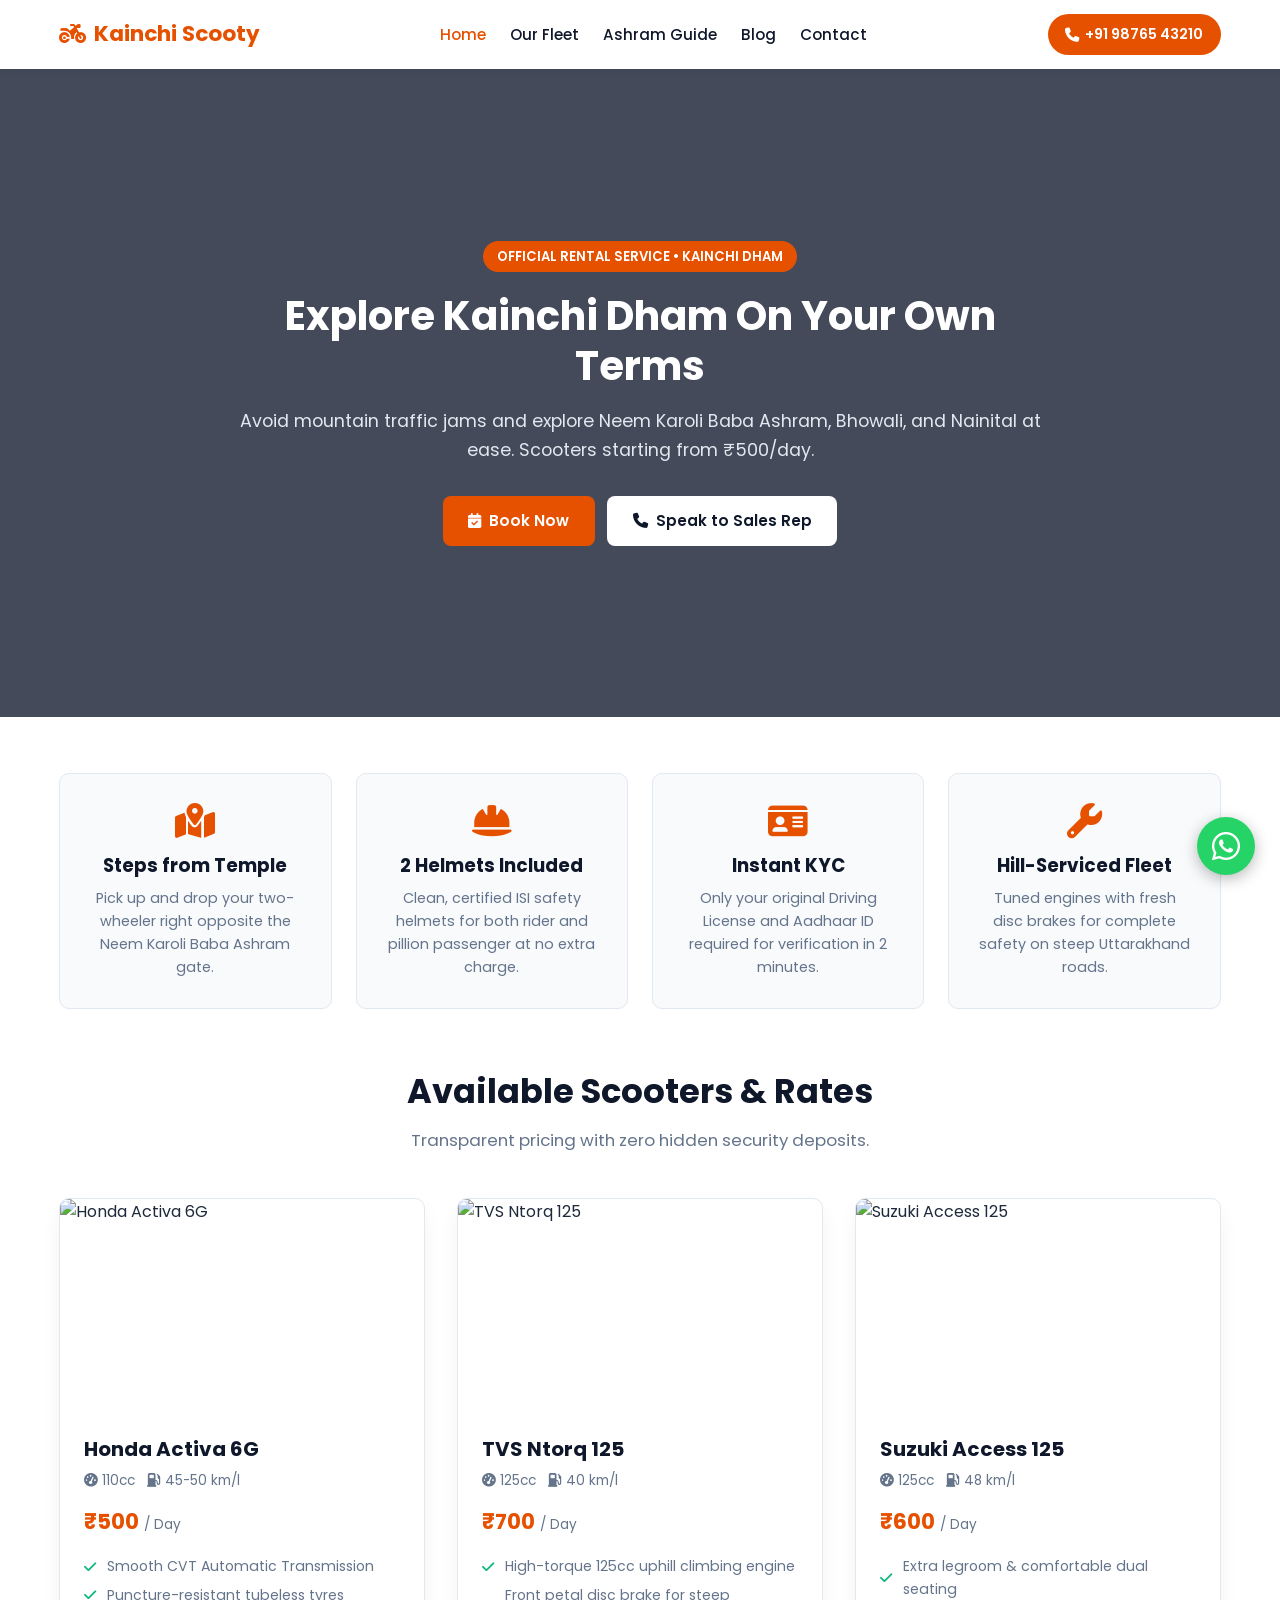
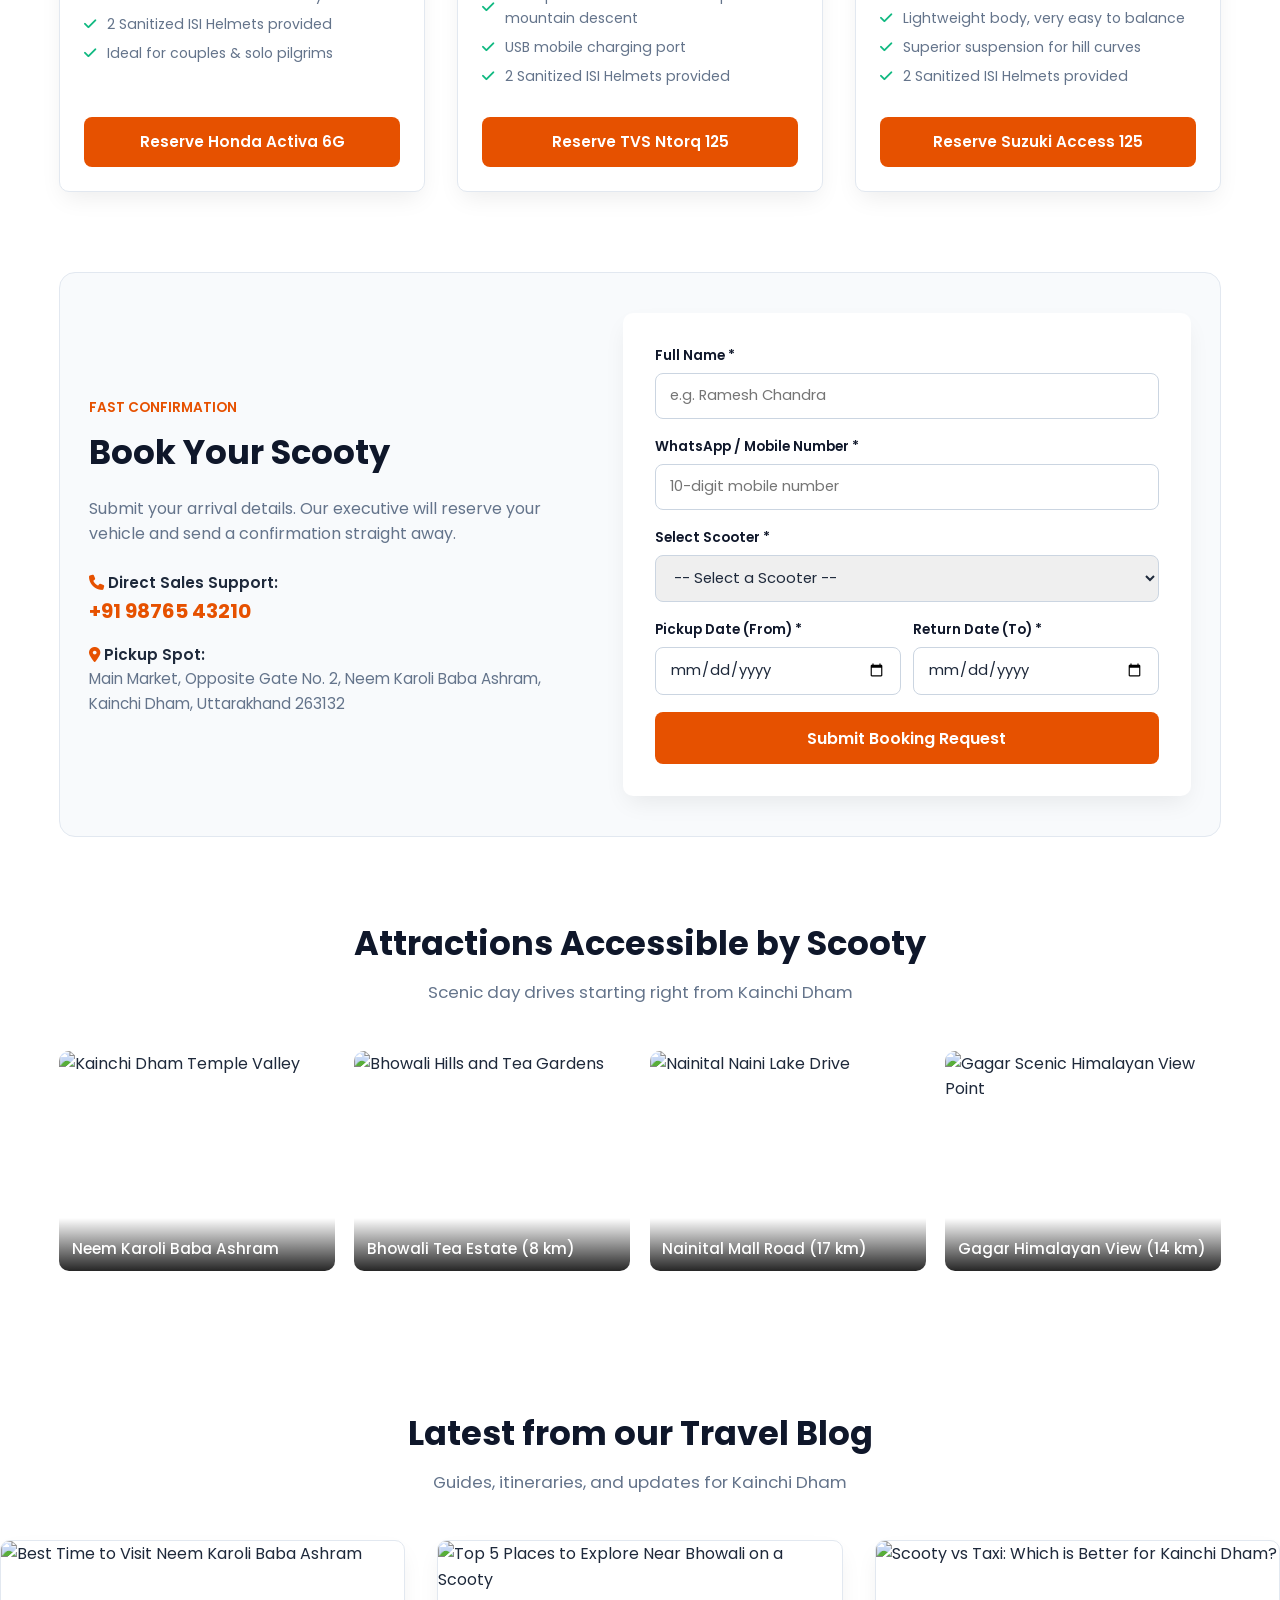
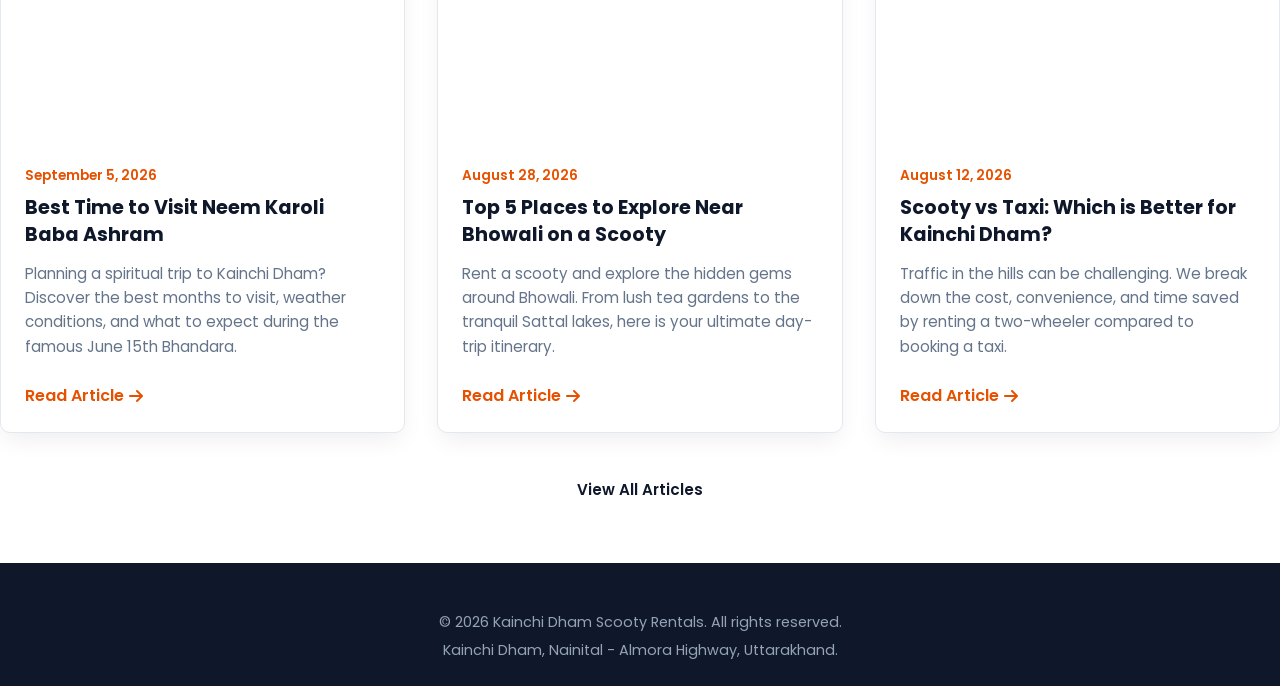
==== index.html @ 66f4be7e "fix" ====
<!DOCTYPE html>
<html lang="en">

<head>
  <meta charset="UTF-8" />
  <meta name="viewport" content="width=device-width, initial-scale=1.0" />

  <title>Scooty Rental in Kainchi Dham | Best Bike & Scooter Hire</title>
  <meta name="title" content="Scooty Rental in Kainchi Dham | Best Bike & Scooter Hire" />
  <meta name="description"
    content="Rent Activa, Access & Ntorq in Kainchi Dham near Neem Karoli Baba Ashram. Starting at ₹500/day. Minimal paperwork, free helmets, and fast delivery." />
  <meta name="keywords"
    content="scooty rental kainchi dham, bike hire neem karoli baba ashram, scooty on rent kainchi dham, bhowali scooty booking" />
  <meta name="robots" content="index, follow" />
  <link rel="canonical" href="https://yourwebsite.com/index.html" />

  <script type="application/ld+json">
  {
    "@context": "https://schema.org",
    "@type": "AutoRental",
    "name": "Kainchi Dham Scooty Rentals",
    "telephone": "+919876543210",
    "address": {
      "@type": "PostalAddress",
      "streetAddress": "Main Market, Opposite Neem Karoli Baba Ashram",
      "addressLocality": "Kainchi Dham",
      "addressRegion": "Uttarakhand",
      "postalCode": "263132",
      "addressCountry": "IN"
    },
    "priceRange": "₹500 - ₹700",
    "openingHours": "Mo-Su 07:00-21:00"
  }
  </script>

  <link rel="stylesheet" href="style.css" />
  <link rel="stylesheet" href="https://cdnjs.cloudflare.com/ajax/libs/font-awesome/6.5.1/css/all.min.css" />
  <link href="https://fonts.googleapis.com/css2?family=Poppins:wght@400;500;600;700&display=swap" rel="stylesheet" />

  <script src="https://www.gstatic.com/firebasejs/10.8.0/firebase-app-compat.js"></script>
  <script src="https://www.gstatic.com/firebasejs/10.8.0/firebase-firestore-compat.js"></script>
</head>

<body>

  <header>
    <nav class="navbar">
      <a href="index.html" class="brand-logo">
        <i class="fa-solid fa-motorcycle"></i> Kainchi Scooty
      </a>
      <ul class="nav-menu">
        <li><a href="index.html" class="active">Home</a></li>
        <li><a href="fleet.html">Our Fleet</a></li>
        <li><a href="about-kainchi-dham.html">Ashram Guide</a></li>
        <li><a href="blog.html">Blog</a></li>
        <li><a href="contact.html">Contact</a></li>
      </ul>
      <a href="tel:+919876543210" class="call-header-btn dynamic-phone-link">
        <i class="fa-solid fa-phone"></i> <span><span class="dynamic-phone-text">+91 98765 43210</span></span>
      </a>
    </nav>
  </header>

  <section class="hero">
    <div class="hero-content">
      <span class="hero-tag">Official Rental Service • Kainchi Dham</span>
      <h1>Explore Kainchi Dham On Your Own Terms</h1>
      <p>Avoid mountain traffic jams and explore Neem Karoli Baba Ashram, Bhowali, and Nainital at ease. Scooters
        starting from ₹500/day.</p>
      <div class="hero-cta">
        <a href="#bookingSection" class="btn btn-primary"><i class="fa-solid fa-calendar-check"></i> Book Now</a>
        <a href="tel:+919876543210" class="btn btn-secondary dynamic-phone-link"><i class="fa-solid fa-phone"></i> Speak
          to Sales Rep</a>
      </div>
    </div>
  </section>

  <main class="container">
    <section class="benefits-grid">
      <div class="benefit-box">
        <i class="fa-solid fa-map-location-dot"></i>
        <h3>Steps from Temple</h3>
        <p>Pick up and drop your two-wheeler right opposite the Neem Karoli Baba Ashram gate.</p>
      </div>
      <div class="benefit-box">
        <i class="fa-solid fa-helmet-safety"></i>
        <h3>2 Helmets Included</h3>
        <p>Clean, certified ISI safety helmets for both rider and pillion passenger at no extra charge.</p>
      </div>
      <div class="benefit-box">
        <i class="fa-solid fa-id-card"></i>
        <h3>Instant KYC</h3>
        <p>Only your original Driving License and Aadhaar ID required for verification in 2 minutes.</p>
      </div>
      <div class="benefit-box">
        <i class="fa-solid fa-wrench"></i>
        <h3>Hill-Serviced Fleet</h3>
        <p>Tuned engines with fresh disc brakes for complete safety on steep Uttarakhand roads.</p>
      </div>
    </section>

    <section class="section-title">
      <h2>Available Scooters & Rates</h2>
      <p>Transparent pricing with zero hidden security deposits.</p>
    </section>
    <div class="vehicle-grid" id="scooterGridContainer">
    </div>

    <section id="bookingSection" style="margin-top: 5rem;">
      <div class="booking-section">
        <div>
          <span style="color: var(--primary); font-weight: 600; text-transform: uppercase; font-size: 0.85rem;">Fast
            Confirmation</span>
          <h2 style="font-size: 2.1rem; color: var(--secondary); margin: 0.4rem 0 1rem 0;">Book Your Scooty</h2>
          <p style="color: var(--text-muted); margin-bottom: 1.5rem;">
            Submit your arrival details. Our executive will reserve your vehicle and send a confirmation straight away.
          </p>

          <div style="margin-bottom: 1rem;">
            <p style="font-weight: 600; font-size: 0.95rem;"><i class="fa-solid fa-phone"
                style="color: var(--primary);"></i> Direct Sales Support:</p>
            <p><a href="tel:+919876543210" class="dynamic-phone-link"
                style="color: var(--primary); font-size: 1.25rem; font-weight: 700; text-decoration: none;"><span
                  class="dynamic-phone-text">+91 98765 43210</span></a></p>
          </div>

          <div>
            <p style="font-weight: 600; font-size: 0.95rem;"><i class="fa-solid fa-location-dot"
                style="color: var(--primary);"></i> Pickup Spot:</p>
            <p class="dynamic-address" style="color: var(--text-muted); font-size: 0.95rem;">Main Market, Kainchi Dham
            </p>
          </div>
        </div>

        <form class="booking-form" id="scootyBookingForm">
          <div class="form-group">
            <label for="custName">Full Name *</label>
            <input type="text" id="custName" placeholder="e.g. Ramesh Chandra" required />
          </div>

          <div class="form-group">
            <label for="custPhone">WhatsApp / Mobile Number *</label>
            <input type="tel" id="custPhone" placeholder="10-digit mobile number" required />
          </div>

          <div class="form-group">
            <label for="scooterSelect">Select Scooter *</label>
            <select id="scooterSelect" required>
              <option value="">Loading models...</option>
            </select>
          </div>

          <div class="form-row">
            <div class="form-group">
              <label for="pickupDate">Pickup Date (From) *</label>
              <input type="date" id="pickupDate" required />
            </div>
            <div class="form-group">
              <label for="returnDate">Return Date (To) *</label>
              <input type="date" id="returnDate" required />
            </div>
          </div>

          <button type="submit" class="submit-btn" id="formSubmitBtn">Submit Booking Request</button>
        </form>
      </div>
    </section>

    <section style="margin-top: 5rem;">
      <div class="section-title">
        <h2>Attractions Accessible by Scooty</h2>
        <p>Scenic day drives starting right from Kainchi Dham</p>
      </div>
      <div class="gallery-grid">
        <div class="gallery-item">
          <img src="https://images.unsplash.com/photo-1626621341517-bbf3d9990a23?auto=format&fit=crop&w=600&q=80"
            alt="Kainchi Dham Temple Valley" loading="lazy" />
          <div class="gallery-label">Neem Karoli Baba Ashram</div>
        </div>
        <div class="gallery-item">
          <img src="https://images.unsplash.com/photo-1609137144813-7d9921338f24?auto=format&fit=crop&w=600&q=80"
            alt="Bhowali Hills and Tea Gardens" loading="lazy" />
          <div class="gallery-label">Bhowali Tea Estate (8 km)</div>
        </div>
        <div class="gallery-item">
          <img src="https://images.unsplash.com/photo-1544735716-392fe2489ffa?auto=format&fit=crop&w=600&q=80"
            alt="Nainital Naini Lake Drive" loading="lazy" />
          <div class="gallery-label">Nainital Mall Road (17 km)</div>
        </div>
        <div class="gallery-item">
          <img src="https://images.unsplash.com/photo-1506744038136-46273834b3fb?auto=format&fit=crop&w=600&q=80"
            alt="Gagar Scenic Himalayan View Point" loading="lazy" />
          <div class="gallery-label">Gagar Himalayan View (14 km)</div>
        </div>
      </div>
    </section>
  </main>

  <a href="#" id="floatingWhatsApp" class="whatsapp-float" target="_blank" rel="noopener noreferrer"
    aria-label="Chat on WhatsApp">
    <i class="fa-brands fa-whatsapp"></i>
  </a>

  <section style="margin-top: 5rem; margin-bottom: 3rem;">
    <div class="section-title">
      <h2>Latest from our Travel Blog</h2>
      <p>Guides, itineraries, and updates for Kainchi Dham</p>
    </div>

    <div class="blog-grid" id="homeBlogContainer">
    </div>

    <div style="text-align: center; margin-top: 2rem;">
      <a href="blog.html" class="btn btn-secondary">View All Articles</a>
    </div>
  </section>

  <footer>
    <p>© 2026 Kainchi Dham Scooty Rentals. All rights reserved.</p>
    <p style="margin-top: 0.3rem;">Kainchi Dham, Nainital - Almora Highway, Uttarakhand.</p>
  </footer>

  <script src="app.js"></script>
</body>

</html>
---- style.css ----
:root {
    --primary: #e65100;
    --primary-dark: #b23c00;
    --secondary: #0f172a;
    --accent-green: #25d366;
    --light-bg: #f8fafc;
    --card-border: #e2e8f0;
    --text-dark: #1e293b;
    --text-muted: #64748b;
    --radius: 10px;
    --shadow: 0 10px 25px -5px rgba(0, 0, 0, 0.08);
}

* {
    margin: 0;
    padding: 0;
    box-sizing: border-box;
    font-family: 'Poppins', system-ui, -apple-system, sans-serif;
    scroll-behavior: smooth;
}

body {
    color: var(--text-dark);
    background-color: #ffffff;
    line-height: 1.6;
}

/* Header & Nav */
header {
    position: sticky;
    top: 0;
    z-index: 1000;
    background: #ffffff;
    box-shadow: 0 2px 10px rgba(0, 0, 0, 0.07);
}

.navbar {
    max-width: 1200px;
    margin: 0 auto;
    padding: 0.9rem 1.2rem;
    display: flex;
    justify-content: space-between;
    align-items: center;
    gap: 1rem;
}

.brand-logo {
    font-size: 1.35rem;
    font-weight: 700;
    color: var(--primary);
    text-decoration: none;
    display: flex;
    align-items: center;
    gap: 8px;
}

.nav-menu {
    list-style: none;
    display: flex;
    align-items: center;
    gap: 1.5rem;
}

.nav-menu a {
    text-decoration: none;
    color: var(--secondary);
    font-weight: 500;
    font-size: 0.95rem;
    transition: color 0.2s ease;
}

.nav-menu a:hover,
.nav-menu a.active {
    color: var(--primary);
}

.call-header-btn {
    background: var(--primary);
    color: #ffffff;
    padding: 0.55rem 1.1rem;
    border-radius: 50px;
    text-decoration: none;
    font-weight: 600;
    font-size: 0.9rem;
    display: inline-flex;
    align-items: center;
    gap: 6px;
    transition: background 0.3s ease;
    white-space: nowrap;
}

.call-header-btn:hover {
    background: var(--primary-dark);
}

/* Shared Container & Titles */
.container {
    max-width: 1200px;
    margin: 0 auto;
    padding: 3.5rem 1.2rem;
}

.section-title {
    text-align: center;
    margin-bottom: 2.8rem;
}

.section-title h1,
.section-title h2 {
    font-size: 2.1rem;
    color: var(--secondary);
    margin-bottom: 0.5rem;
    font-weight: 700;
}

.section-title p {
    color: var(--text-muted);
    font-size: 1.05rem;
}

/* Hero Section */
.hero {
    position: relative;
    min-height: 72vh;
    background: linear-gradient(rgba(15, 23, 42, 0.78), rgba(15, 23, 42, 0.78)),
        url('https://images.unsplash.com/photo-1626621341517-bbf3d9990a23?auto=format&fit=crop&w=1600&q=85') center/cover no-repeat;
    display: flex;
    align-items: center;
    justify-content: center;
    color: #ffffff;
    text-align: center;
    padding: 4rem 1.2rem;
}

.hero-content {
    max-width: 820px;
}

.hero-tag {
    background: var(--primary);
    color: #fff;
    display: inline-block;
    padding: 5px 14px;
    font-size: 0.82rem;
    border-radius: 20px;
    font-weight: 600;
    margin-bottom: 1.2rem;
    text-transform: uppercase;
}

.hero h1 {
    font-size: 2.5rem;
    font-weight: 700;
    line-height: 1.25;
    margin-bottom: 1rem;
}

.hero p {
    font-size: 1.1rem;
    color: #e2e8f0;
    margin-bottom: 2rem;
}

.hero-cta {
    display: flex;
    gap: 12px;
    justify-content: center;
    flex-wrap: wrap;
}

/* Buttons */
.btn {
    padding: 0.8rem 1.6rem;
    border-radius: 8px;
    font-weight: 600;
    text-decoration: none;
    display: inline-flex;
    align-items: center;
    gap: 8px;
    font-size: 0.95rem;
    transition: all 0.3s ease;
    cursor: pointer;
    border: none;
}

.btn-primary {
    background: var(--primary);
    color: #ffffff;
}

.btn-primary:hover {
    background: var(--primary-dark);
}

.btn-secondary {
    background: #ffffff;
    color: var(--secondary);
}

.btn-secondary:hover {
    background: #f1f5f9;
}

/* Features Grid */
.benefits-grid {
    display: grid;
    grid-template-columns: repeat(auto-fit, minmax(230px, 1fr));
    gap: 1.5rem;
    margin-bottom: 3.5rem;
}

.benefit-box {
    background: var(--light-bg);
    border: 1px solid var(--card-border);
    padding: 1.8rem;
    border-radius: var(--radius);
    text-align: center;
}

.benefit-box i {
    font-size: 2.2rem;
    color: var(--primary);
    margin-bottom: 0.8rem;
}

.benefit-box h3 {
    font-size: 1.15rem;
    color: var(--secondary);
    margin-bottom: 0.4rem;
}

.benefit-box p {
    font-size: 0.9rem;
    color: var(--text-muted);
}

/* Vehicle Cards */
.vehicle-grid {
    display: grid;
    grid-template-columns: repeat(auto-fit, minmax(290px, 1fr));
    gap: 2rem;
}

.vehicle-card {
    background: #ffffff;
    border-radius: var(--radius);
    overflow: hidden;
    box-shadow: var(--shadow);
    border: 1px solid var(--card-border);
    display: flex;
    flex-direction: column;
}

.vehicle-card img {
    width: 100%;
    height: 210px;
    object-fit: cover;
}

.vehicle-info {
    padding: 1.5rem;
    flex-grow: 1;
    display: flex;
    flex-direction: column;
}

.vehicle-info h3 {
    font-size: 1.25rem;
    color: var(--secondary);
}

.vehicle-meta {
    display: flex;
    gap: 12px;
    font-size: 0.85rem;
    color: var(--text-muted);
    margin: 0.3rem 0 0.8rem 0;
}

.price-tag {
    font-size: 1.35rem;
    font-weight: 700;
    color: var(--primary);
    margin-bottom: 1rem;
}

.specs {
    list-style: none;
    font-size: 0.88rem;
    color: var(--text-muted);
    margin-bottom: 1.5rem;
    flex-grow: 1;
}

.specs li {
    margin-bottom: 0.4rem;
    display: flex;
    align-items: center;
    gap: 6px;
}

/* Booking Section */
.booking-section {
    background: var(--light-bg);
    border-radius: 16px;
    padding: 2.5rem 1.8rem;
    display: grid;
    grid-template-columns: 1fr 1.15fr;
    gap: 2.5rem;
    align-items: center;
    border: 1px solid var(--card-border);
}

.booking-form {
    background: #ffffff;
    padding: 2rem;
    border-radius: var(--radius);
    box-shadow: var(--shadow);
}

.form-row {
    display: grid;
    grid-template-columns: 1fr 1fr;
    gap: 12px;
}

.form-group {
    margin-bottom: 1.1rem;
}

.form-group label {
    display: block;
    margin-bottom: 0.35rem;
    font-size: 0.85rem;
    font-weight: 600;
    color: var(--secondary);
}

.form-group input,
.form-group select,
.form-group textarea {
    width: 100%;
    padding: 0.72rem 0.9rem;
    border: 1px solid #cbd5e1;
    border-radius: 8px;
    font-size: 0.92rem;
    color: var(--text-dark);
}

.form-group input:focus,
.form-group select:focus,
.form-group textarea:focus {
    outline: 2px solid var(--primary);
    border-color: transparent;
}

.submit-btn {
    width: 100%;
    background: var(--primary);
    color: white;
    border: none;
    padding: 0.85rem;
    border-radius: 8px;
    font-size: 1rem;
    font-weight: 600;
    cursor: pointer;
    transition: background 0.3s ease;
}

.submit-btn:hover {
    background: var(--primary-dark);
}

.submit-btn:disabled {
    background: #94a3b8;
    cursor: not-allowed;
}

/* Gallery Grid */
.gallery-grid {
    display: grid;
    grid-template-columns: repeat(auto-fit, minmax(260px, 1fr));
    gap: 1.2rem;
}

.gallery-item {
    position: relative;
    border-radius: 10px;
    overflow: hidden;
    height: 220px;
}

.gallery-item img {
    width: 100%;
    height: 100%;
    object-fit: cover;
    transition: transform 0.4s ease;
}

.gallery-item:hover img {
    transform: scale(1.06);
}

.gallery-label {
    position: absolute;
    bottom: 0;
    left: 0;
    right: 0;
    background: linear-gradient(transparent, rgba(0, 0, 0, 0.85));
    color: #fff;
    padding: 1.2rem 0.8rem 0.6rem;
    font-size: 0.95rem;
    font-weight: 500;
}

/* Long Article / SEO Guide Content */
.seo-article {
    max-width: 840px;
    margin: 0 auto;
    line-height: 1.8;
}

.seo-article h2 {
    font-size: 1.6rem;
    color: var(--secondary);
    margin: 2rem 0 0.8rem 0;
}

.seo-article p {
    margin-bottom: 1.2rem;
    color: #334155;
}

.seo-article ul {
    margin-bottom: 1.4rem;
    padding-left: 1.5rem;
}

.seo-article li {
    margin-bottom: 0.5rem;
}

/* Contact Page Specific */
.contact-layout {
    display: grid;
    grid-template-columns: 1fr 1fr;
    gap: 2.5rem;
}

.contact-info-card {
    background: var(--light-bg);
    border: 1px solid var(--card-border);
    padding: 2rem;
    border-radius: var(--radius);
}

.contact-info-item {
    display: flex;
    gap: 15px;
    margin-bottom: 1.5rem;
}

.contact-info-item i {
    font-size: 1.4rem;
    color: var(--primary);
    margin-top: 3px;
}

/* Footer */
footer {
    background: var(--secondary);
    color: #94a3b8;
    padding: 3rem 1.2rem 1.5rem;
    text-align: center;
    font-size: 0.9rem;
}

footer a {
    color: #ffffff;
    text-decoration: none;
}

/* Floating WhatsApp Button */
.whatsapp-float {
    position: fixed;
    width: 58px;
    height: 58px;
    bottom: 25px;
    right: 25px;
    background-color: var(--accent-green);
    color: #ffffff;
    border-radius: 50px;
    text-align: center;
    font-size: 32px;
    box-shadow: 0 4px 15px rgba(0, 0, 0, 0.28);
    z-index: 9999;
    display: flex;
    align-items: center;
    justify-content: center;
    text-decoration: none;
    transition: transform 0.3s ease;
}

.whatsapp-float:hover {
    transform: scale(1.1);
}

/* Mobile Responsive */
@media (max-width: 820px) {
    .hero h1 {
        font-size: 1.85rem;
    }

    .navbar {
        flex-wrap: wrap;
    }

    .nav-menu {
        order: 3;
        width: 100%;
        justify-content: space-around;
        gap: 0.5rem;
        padding-top: 0.8rem;
        border-top: 1px solid #f1f5f9;
    }

    .booking-section,
    .contact-layout {
        grid-template-columns: 1fr;
    }

    .form-row {
        grid-template-columns: 1fr;
    }

    .call-header-btn span {
        display: none;
    }
}

/* Blog Cards */
.blog-grid {
    display: grid;
    grid-template-columns: repeat(auto-fit, minmax(300px, 1fr));
    gap: 2rem;
}

.blog-card {
    background: #ffffff;
    border-radius: var(--radius);
    overflow: hidden;
    box-shadow: var(--shadow);
    border: 1px solid var(--card-border);
    display: flex;
    flex-direction: column;
    transition: transform 0.3s ease;
}

.blog-card:hover {
    transform: translateY(-5px);
}

.blog-card img {
    width: 100%;
    height: 200px;
    object-fit: cover;
}

.blog-content {
    padding: 1.5rem;
    display: flex;
    flex-direction: column;
    flex-grow: 1;
}

.blog-date {
    font-size: 0.85rem;
    color: var(--primary);
    font-weight: 600;
    margin-bottom: 0.5rem;
}

.blog-content h3 {
    font-size: 1.2rem;
    color: var(--secondary);
    margin-bottom: 0.8rem;
    line-height: 1.4;
}

.blog-content p {
    font-size: 0.95rem;
    color: var(--text-muted);
    margin-bottom: 1.5rem;
    flex-grow: 1;
}

.read-more {
    color: var(--primary);
    font-weight: 600;
    text-decoration: none;
    display: inline-flex;
    align-items: center;
    gap: 5px;
    transition: color 0.3s;
}

.read-more:hover {
    color: var(--primary-dark);
}

/* Floating WhatsApp Button with Blink/Pulse Animation */
.whatsapp-float {
    position: fixed;
    width: 58px;
    height: 58px;
    bottom: 25px;
    right: 25px;
    background-color: var(--accent-green);
    color: #ffffff;
    border-radius: 50px;
    text-align: center;
    font-size: 32px;
    box-shadow: 0 4px 15px rgba(0, 0, 0, 0.28);
    z-index: 9999;
    display: flex;
    align-items: center;
    justify-content: center;
    text-decoration: none;

    /* Apply the animation here */
    animation: pulse-whatsapp 2s infinite;
}

.whatsapp-float:hover {
    /* Stops the animation and enlarges slightly when the user hovers over it */
    animation: none;
    transform: scale(1.1);
}

/* The Keyframes that create the blinking/pulsing effect */
@keyframes pulse-whatsapp {
    0% {
        transform: scale(1);
        box-shadow: 0 0 0 0 rgba(37, 211, 102, 0.7);
    }

    50% {
        transform: scale(1.08);
        /* Scales up slightly */
        box-shadow: 0 0 0 15px rgba(37, 211, 102, 0);
        /* Creates a radiating glow */
    }

    100% {
        transform: scale(1);
        box-shadow: 0 0 0 0 rgba(37, 211, 102, 0);
    }
}
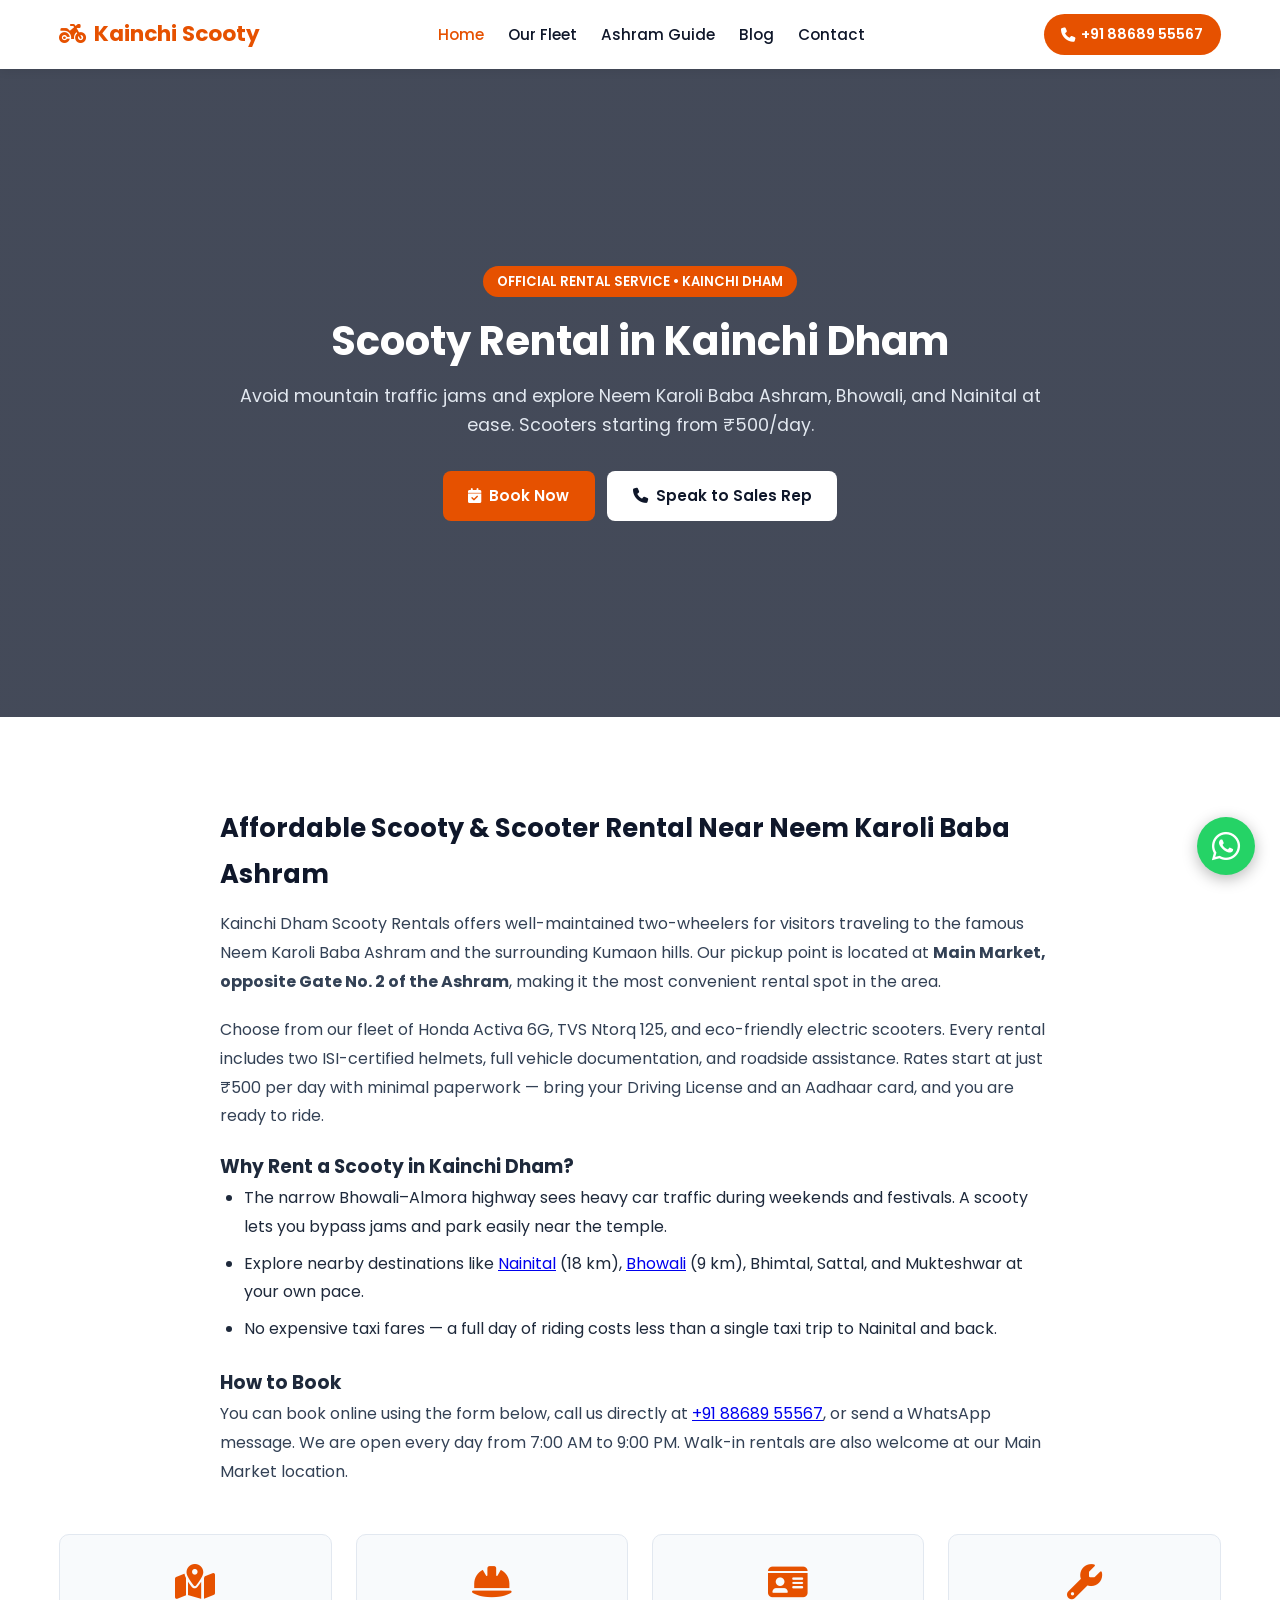
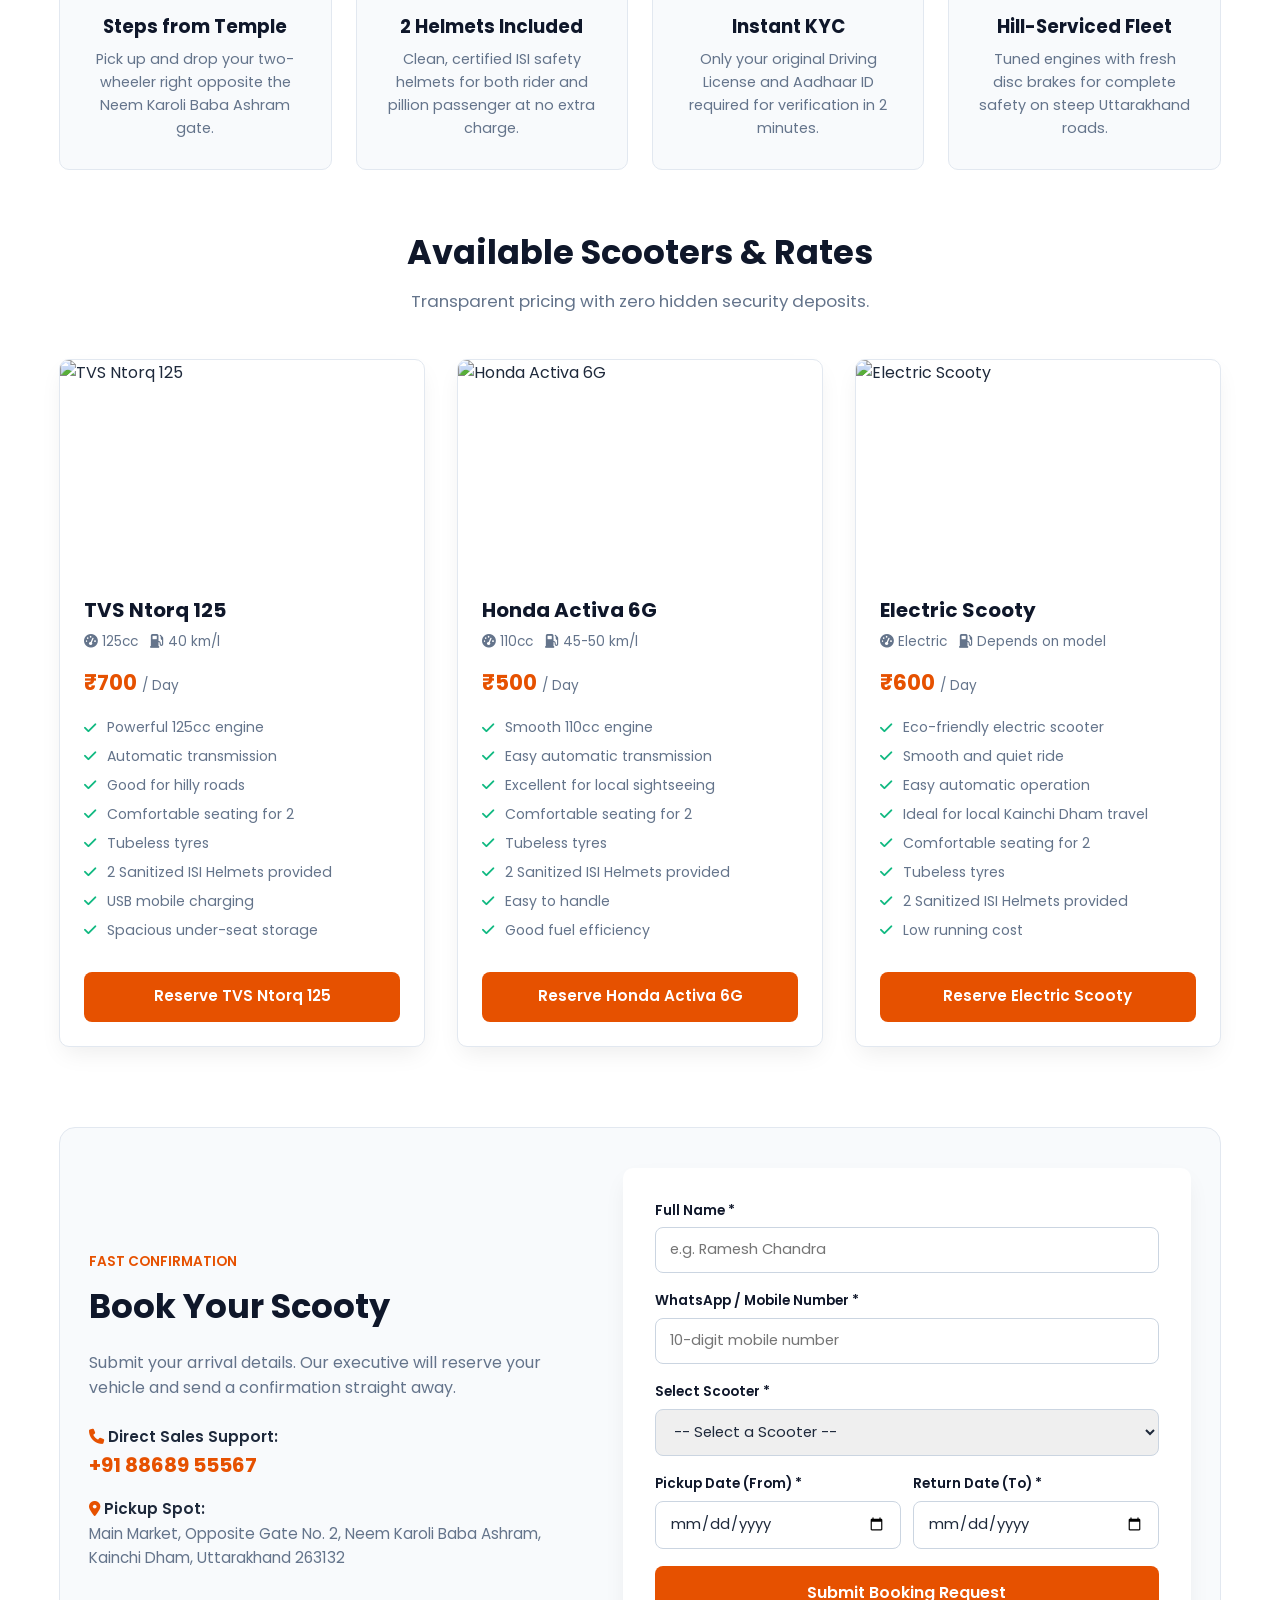
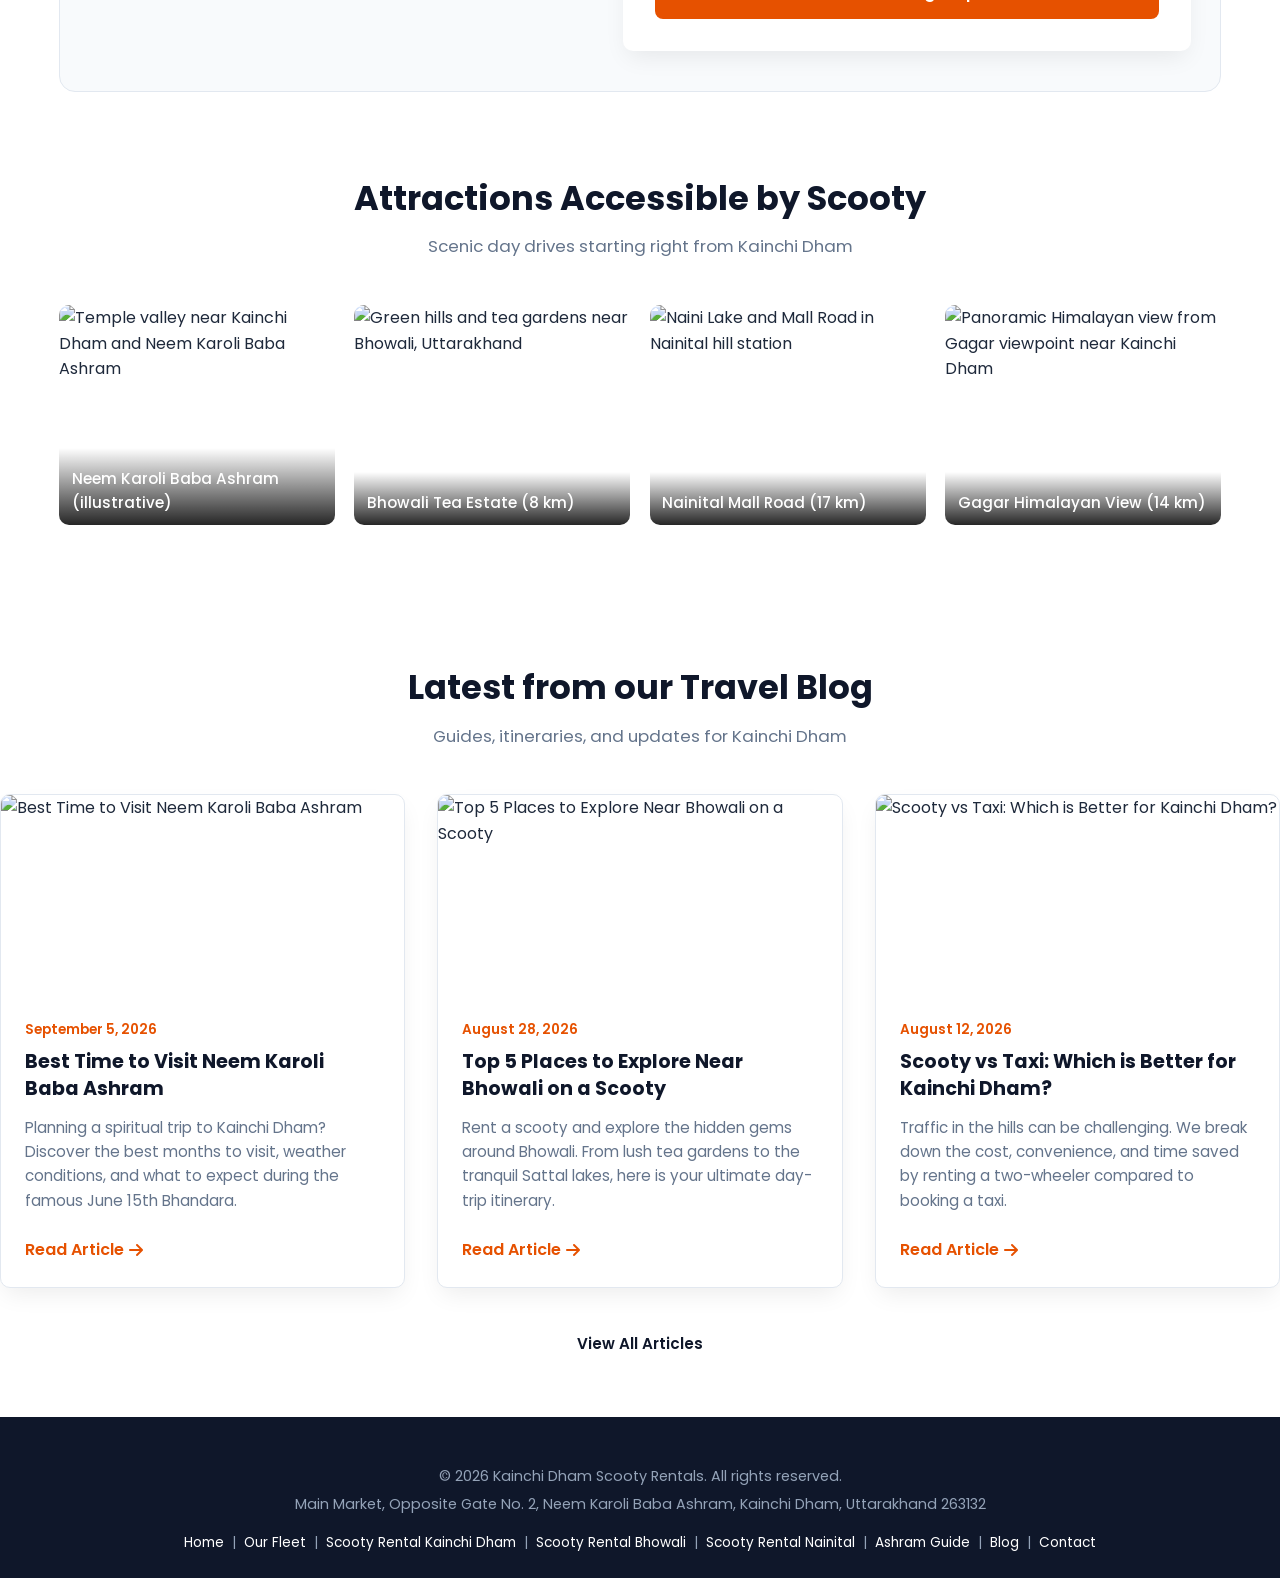
==== commit f504a892: "fix" ====
--- a/index.html
+++ b/index.html
@@ -5,31 +5,59 @@
   <meta charset="UTF-8" />
   <meta name="viewport" content="width=device-width, initial-scale=1.0" />
 
-  <title>Scooty Rental in Kainchi Dham | Best Bike & Scooter Hire</title>
-  <meta name="title" content="Scooty Rental in Kainchi Dham | Best Bike & Scooter Hire" />
+  <title>Scooty Rental in Kainchi Dham | Activa & Scooter on Rent</title>
   <meta name="description"
-    content="Rent Activa, Access & Ntorq in Kainchi Dham near Neem Karoli Baba Ashram. Starting at ₹500/day. Minimal paperwork, free helmets, and fast delivery." />
-  <meta name="keywords"
-    content="scooty rental kainchi dham, bike hire neem karoli baba ashram, scooty on rent kainchi dham, bhowali scooty booking" />
+    content="Rent a scooty in Kainchi Dham starting ₹500/day. Honda Activa, TVS Ntorq & electric scooters available opposite Neem Karoli Baba Ashram. Free helmets, minimal paperwork." />
   <meta name="robots" content="index, follow" />
-  <link rel="canonical" href="https://yourwebsite.com/index.html" />
+  <link rel="canonical" href="https://kainchi-dham-booking.web.app/" />
+
+  <!-- Open Graph -->
+  <meta property="og:title" content="Scooty Rental in Kainchi Dham | Activa & Scooter on Rent" />
+  <meta property="og:description"
+    content="Rent a scooty in Kainchi Dham starting ₹500/day. Honda Activa, TVS Ntorq & electric scooters available opposite Neem Karoli Baba Ashram." />
+  <meta property="og:url" content="https://kainchi-dham-booking.web.app/" />
+  <meta property="og:type" content="website" />
+  <meta property="og:image"
+    content="https://images.pexels.com/photos/37298953/pexels-photo-37298953.jpeg?cs=srgb&dl=pexels-hemant-singh-chauhan-639506990-37298953.jpg&fm=jpg" />
+  <meta property="og:site_name" content="Kainchi Dham Scooty Rentals" />
+  <meta property="og:locale" content="en_IN" />
+
+  <!-- Twitter Card -->
+  <meta name="twitter:card" content="summary_large_image" />
+  <meta name="twitter:title" content="Scooty Rental in Kainchi Dham | Activa & Scooter on Rent" />
+  <meta name="twitter:description"
+    content="Rent a scooty in Kainchi Dham starting ₹500/day. Honda Activa, TVS Ntorq & electric scooters available opposite Neem Karoli Baba Ashram." />
+  <meta name="twitter:image"
+    content="https://images.pexels.com/photos/37298953/pexels-photo-37298953.jpeg?cs=srgb&dl=pexels-hemant-singh-chauhan-639506990-37298953.jpg&fm=jpg" />
 
   <script type="application/ld+json">
   {
     "@context": "https://schema.org",
-    "@type": "AutoRental",
+    "@type": "LocalBusiness",
     "name": "Kainchi Dham Scooty Rentals",
-    "telephone": "+919876543210",
+    "url": "https://kainchi-dham-booking.web.app/",
+    "telephone": "+918868955567",
+    "image": "https://images.pexels.com/photos/37298953/pexels-photo-37298953.jpeg?cs=srgb&dl=pexels-hemant-singh-chauhan-639506990-37298953.jpg&fm=jpg",
     "address": {
       "@type": "PostalAddress",
-      "streetAddress": "Main Market, Opposite Neem Karoli Baba Ashram",
+      "streetAddress": "Main Market, Opposite Gate No. 2, Neem Karoli Baba Ashram",
       "addressLocality": "Kainchi Dham",
       "addressRegion": "Uttarakhand",
       "postalCode": "263132",
       "addressCountry": "IN"
     },
-    "priceRange": "₹500 - ₹700",
-    "openingHours": "Mo-Su 07:00-21:00"
+    "openingHoursSpecification": {
+      "@type": "OpeningHoursSpecification",
+      "dayOfWeek": ["Monday", "Tuesday", "Wednesday", "Thursday", "Friday", "Saturday", "Sunday"],
+      "opens": "07:00",
+      "closes": "21:00"
+    },
+    "areaServed": [
+      { "@type": "Place", "name": "Kainchi Dham" },
+      { "@type": "Place", "name": "Bhowali" },
+      { "@type": "Place", "name": "Nainital" }
+    ],
+    "description": "Scooty and scooter rental service in Kainchi Dham, Uttarakhand. Honda Activa, TVS Ntorq, and electric scooters available for daily rental opposite Neem Karoli Baba Ashram."
   }
   </script>
 
@@ -55,8 +83,8 @@
         <li><a href="blog.html">Blog</a></li>
         <li><a href="contact.html">Contact</a></li>
       </ul>
-      <a href="tel:+919876543210" class="call-header-btn dynamic-phone-link">
-        <i class="fa-solid fa-phone"></i> <span><span class="dynamic-phone-text">+91 98765 43210</span></span>
+      <a href="tel:+918868955567" class="call-header-btn dynamic-phone-link">
+        <i class="fa-solid fa-phone"></i> <span><span class="dynamic-phone-text">+91 88689 55567</span></span>
       </a>
     </nav>
   </header>
@@ -64,18 +92,53 @@
   <section class="hero">
     <div class="hero-content">
       <span class="hero-tag">Official Rental Service • Kainchi Dham</span>
-      <h1>Explore Kainchi Dham On Your Own Terms</h1>
+      <h1>Scooty Rental in Kainchi Dham</h1>
       <p>Avoid mountain traffic jams and explore Neem Karoli Baba Ashram, Bhowali, and Nainital at ease. Scooters
         starting from ₹500/day.</p>
       <div class="hero-cta">
         <a href="#bookingSection" class="btn btn-primary"><i class="fa-solid fa-calendar-check"></i> Book Now</a>
-        <a href="tel:+919876543210" class="btn btn-secondary dynamic-phone-link"><i class="fa-solid fa-phone"></i> Speak
-          to Sales Rep</a>
+        <a href="tel:+918868955567" class="btn btn-secondary dynamic-phone-link"><i class="fa-solid fa-phone"></i>
+          Speak to Sales Rep</a>
       </div>
     </div>
   </section>
 
   <main class="container">
+
+    <!-- Static SEO content — crawlable without JavaScript -->
+    <section class="seo-article" style="margin-bottom: 3rem;">
+      <h2>Affordable Scooty & Scooter Rental Near Neem Karoli Baba Ashram</h2>
+      <p>
+        Kainchi Dham Scooty Rentals offers well-maintained two-wheelers for visitors traveling to the famous Neem Karoli
+        Baba Ashram and the surrounding Kumaon hills. Our pickup point is located at <strong>Main Market, opposite Gate
+          No. 2 of the Ashram</strong>, making it the most convenient rental spot in the area.
+      </p>
+      <p>
+        Choose from our fleet of Honda Activa 6G, TVS Ntorq 125, and eco-friendly electric scooters. Every rental
+        includes two ISI-certified helmets, full vehicle documentation, and roadside assistance. Rates start at just
+        ₹500 per day with minimal paperwork — bring your Driving License and an Aadhaar card, and you are ready to ride.
+      </p>
+
+      <h3>Why Rent a Scooty in Kainchi Dham?</h3>
+      <ul>
+        <li>The narrow Bhowali–Almora highway sees heavy car traffic during weekends and festivals. A scooty lets you
+          bypass jams and park easily near the temple.</li>
+        <li>Explore nearby destinations like <a href="scooty-rental-nainital.html">Nainital</a> (18 km), <a
+            href="scooty-rental-bhowali.html">Bhowali</a> (9 km), Bhimtal, Sattal, and Mukteshwar at your own pace.
+        </li>
+        <li>No expensive taxi fares — a full day of riding costs less than a single taxi trip to Nainital and back.</li>
+      </ul>
+
+      <h3>How to Book</h3>
+      <p>
+        You can book online using the form below, call us directly at
+        <a href="tel:+918868955567" class="dynamic-phone-link"><span class="dynamic-phone-text">+91 88689
+            55567</span></a>,
+        or send a WhatsApp message. We are open every day from 7:00 AM to 9:00 PM. Walk-in rentals are also welcome at
+        our Main Market location.
+      </p>
+    </section>
+
     <section class="benefits-grid">
       <div class="benefit-box">
         <i class="fa-solid fa-map-location-dot"></i>
@@ -119,15 +182,16 @@
           <div style="margin-bottom: 1rem;">
             <p style="font-weight: 600; font-size: 0.95rem;"><i class="fa-solid fa-phone"
                 style="color: var(--primary);"></i> Direct Sales Support:</p>
-            <p><a href="tel:+919876543210" class="dynamic-phone-link"
+            <p><a href="tel:+918868955567" class="dynamic-phone-link"
                 style="color: var(--primary); font-size: 1.25rem; font-weight: 700; text-decoration: none;"><span
-                  class="dynamic-phone-text">+91 98765 43210</span></a></p>
+                  class="dynamic-phone-text">+91 88689 55567</span></a></p>
           </div>
 
           <div>
             <p style="font-weight: 600; font-size: 0.95rem;"><i class="fa-solid fa-location-dot"
                 style="color: var(--primary);"></i> Pickup Spot:</p>
-            <p class="dynamic-address" style="color: var(--text-muted); font-size: 0.95rem;">Main Market, Kainchi Dham
+            <p class="dynamic-address" style="color: var(--text-muted); font-size: 0.95rem;">Main Market, Opposite Gate
+              No. 2, Neem Karoli Baba Ashram, Kainchi Dham, Uttarakhand 263132
             </p>
           </div>
         </div>
@@ -173,23 +237,25 @@
       </div>
       <div class="gallery-grid">
         <div class="gallery-item">
-          <img src="https://images.unsplash.com/photo-1626621341517-bbf3d9990a23?auto=format&fit=crop&w=600&q=80"
-            alt="Kainchi Dham Temple Valley" loading="lazy" />
-          <div class="gallery-label">Neem Karoli Baba Ashram</div>
+          <img
+            src="https://images.pexels.com/photos/37298953/pexels-photo-37298953.jpeg?cs=srgb&dl=pexels-hemant-singh-chauhan-639506990-37298953.jpg&fm=jpg"
+            alt="Temple valley near Kainchi Dham and Neem Karoli Baba Ashram" width="600" height="400" loading="lazy" />
+          <div class="gallery-label">Neem Karoli Baba Ashram (illustrative)</div>
         </div>
         <div class="gallery-item">
           <img src="https://images.unsplash.com/photo-1609137144813-7d9921338f24?auto=format&fit=crop&w=600&q=80"
-            alt="Bhowali Hills and Tea Gardens" loading="lazy" />
+            alt="Green hills and tea gardens near Bhowali, Uttarakhand" width="600" height="400" loading="lazy" />
           <div class="gallery-label">Bhowali Tea Estate (8 km)</div>
         </div>
         <div class="gallery-item">
           <img src="https://images.unsplash.com/photo-1544735716-392fe2489ffa?auto=format&fit=crop&w=600&q=80"
-            alt="Nainital Naini Lake Drive" loading="lazy" />
+            alt="Naini Lake and Mall Road in Nainital hill station" width="600" height="400" loading="lazy" />
           <div class="gallery-label">Nainital Mall Road (17 km)</div>
         </div>
         <div class="gallery-item">
           <img src="https://images.unsplash.com/photo-1506744038136-46273834b3fb?auto=format&fit=crop&w=600&q=80"
-            alt="Gagar Scenic Himalayan View Point" loading="lazy" />
+            alt="Panoramic Himalayan view from Gagar viewpoint near Kainchi Dham" width="600" height="400"
+            loading="lazy" />
           <div class="gallery-label">Gagar Himalayan View (14 km)</div>
         </div>
       </div>
@@ -216,11 +282,24 @@
   </section>
 
   <footer>
-    <p>© 2026 Kainchi Dham Scooty Rentals. All rights reserved.</p>
-    <p style="margin-top: 0.3rem;">Kainchi Dham, Nainital - Almora Highway, Uttarakhand.</p>
+    <div style="max-width: 1200px; margin: 0 auto;">
+      <p>© 2026 Kainchi Dham Scooty Rentals. All rights reserved.</p>
+      <p style="margin-top: 0.3rem;">Main Market, Opposite Gate No. 2, Neem Karoli Baba Ashram, Kainchi Dham,
+        Uttarakhand 263132</p>
+      <nav style="margin-top: 1rem; font-size: 0.85rem;" aria-label="Footer navigation">
+        <a href="index.html">Home</a> &nbsp;|&nbsp;
+        <a href="fleet.html">Our Fleet</a> &nbsp;|&nbsp;
+        <a href="scooty-rental-kainchi-dham.html">Scooty Rental Kainchi Dham</a> &nbsp;|&nbsp;
+        <a href="scooty-rental-bhowali.html">Scooty Rental Bhowali</a> &nbsp;|&nbsp;
+        <a href="scooty-rental-nainital.html">Scooty Rental Nainital</a> &nbsp;|&nbsp;
+        <a href="about-kainchi-dham.html">Ashram Guide</a> &nbsp;|&nbsp;
+        <a href="blog.html">Blog</a> &nbsp;|&nbsp;
+        <a href="contact.html">Contact</a>
+      </nav>
+    </div>
   </footer>
 
   <script src="app.js"></script>
 </body>
 
-</html>+</html>
--- a/style.css
+++ b/style.css
@@ -123,7 +123,7 @@
     position: relative;
     min-height: 72vh;
     background: linear-gradient(rgba(15, 23, 42, 0.78), rgba(15, 23, 42, 0.78)),
-        url('https://images.unsplash.com/photo-1626621341517-bbf3d9990a23?auto=format&fit=crop&w=1600&q=85') center/cover no-repeat;
+        url('https://images.pexels.com/photos/37298953/pexels-photo-37298953.jpeg?cs=srgb&dl=pexels-hemant-singh-chauhan-639506990-37298953.jpg&fm=jpg') center/cover no-repeat;
     display: flex;
     align-items: center;
     justify-content: center;
